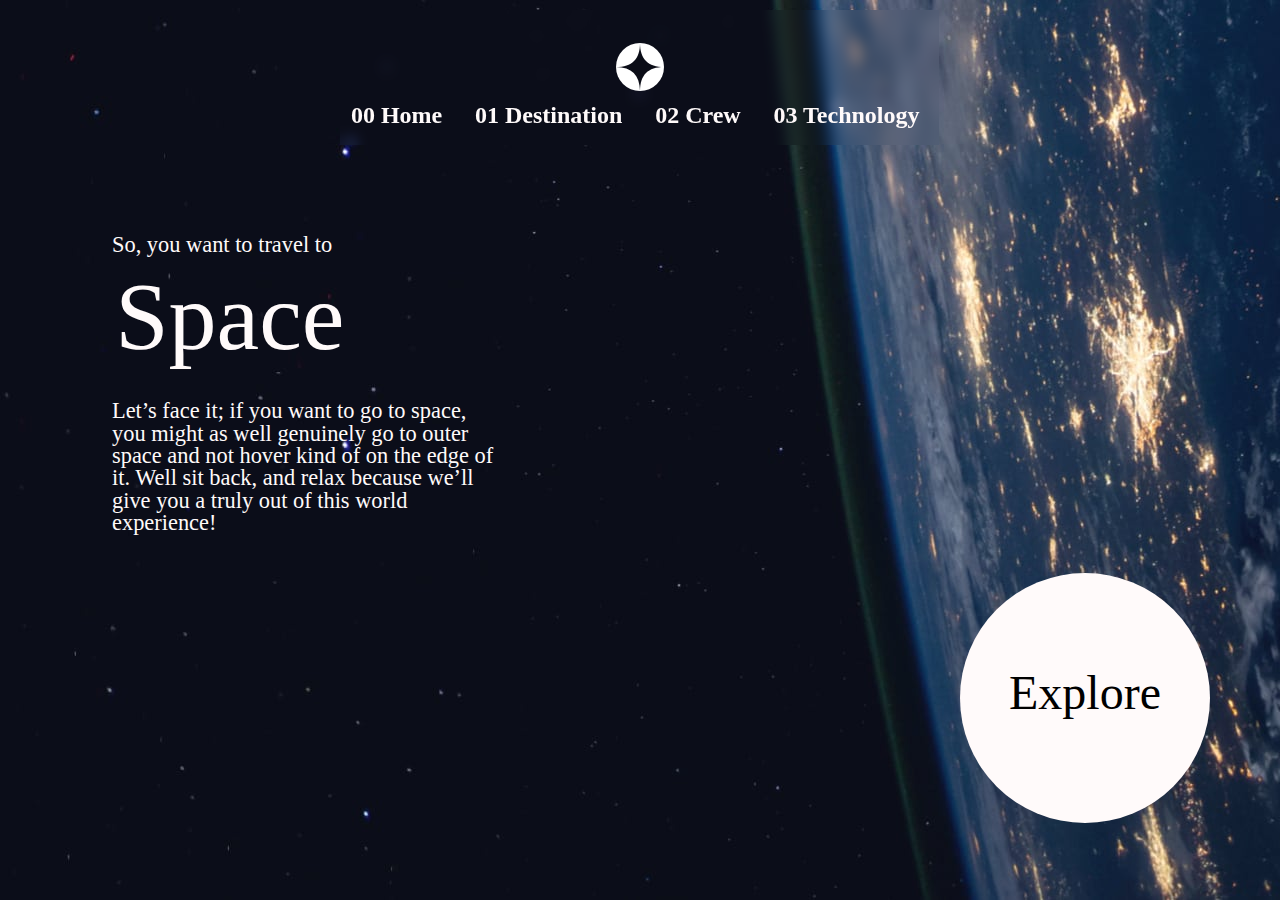
==== Code/index.html @ cf2402e6 "Add interface home" ====
<!DOCTYPE html>
<html lang="en">
<head>
  <meta charset="UTF-8">
  <meta name="viewport" content="width=device-width, initial-scale=1.0">

  <link rel="icon" type="image/png" sizes="32x32" href="./assets/favicon-32x32.png">
  <link rel="preconnect" href="https://fonts.googleapis.com">
  <link rel="preconnect" href="https://fonts.gstatic.com" crossorigin>
  <link href="https://fonts.googleapis.com/css2?family=Alice&display=swap" rel="stylesheet">
  <link rel="stylesheet" href="css/reset.css">
  <link rel="stylesheet" href="css/base.css">
  <link rel="stylesheet" href="css/home.css">
  
  <title>Space Tourism</title>

</head>

<body>

    <header class="menu container">

      <nav class="menunav blur logo">

        <img class="menuimg" src="assets/shared/logo.svg" alt="">

        <ul>
          <li class="menulist"><a href="index.html"><b>00</b> Home</a></li>
          <li class="menulist"><a href="#"><b>01</b> Destination</a></li>
          <li class="menulist"><a href="#"><b>02</b> Crew</a></li>
          <li class="menulist"><a href="#"><b>03</b> Technology</a></li>
        </ul>

      </nav>

    </header>
    
    <main>

    <p class = "paragrafos p" id="p"> So, you want to travel to </p>
    
    <p class = "paragrafos" id="p1">Space</p>
    
    <p class = "paragrafos p" id="p3">Let’s face it; if you want to go to space, you might as well genuinely go to 
    outer space and not hover kind of on the edge of it. Well sit back, and relax 
    because we’ll give you a truly out of this world experience!</p>

    <div id="explore">
    <p id="p2">Explore</p>
    </div>

    </main>

</body>
</html>
---- Code/css/base.css ----
:root{

    --white: #FFFAFA;
    --black: #000000;
    --space: font-family: 'Alice', serif;

}

.container{

    padding-left: 6%;
    padding-right: 6%;

}

.paragrafos{

    font-family: var(--space);
    color: var(--white);

}

.menu{

    width:100%;

    box-sizing: border-box;

    display: flex;
    flex-direction: column;
    align-items: center;

    padding-top: .6rem;
    padding-bottom: .6rem;

    border-bottom: 1px solid var(--black); 

}

.menunav{

    text-align: center;

}

.menuimg{

    margin-top: 2em;

}

.menulist{

    display: inline-block;

    margin-top: .6rem;
    margin-right: 1.2rem;
    margin-bottom: 1rem;
    margin-left: .6rem;

}

.menulist a{

    font-family: var(--space);
    font-weight: 700;
    font-size: 1.2rem;
    text-decoration: none;
    color: var(--white);

}

.blur{

    backdrop-filter: blur( 7px );
    -webkit-backdrop-filter: blur( 16px );
    border: 1px solid rgba(103, 87, 252, 0);

}

@media screen and (min-width: 730px){

    .menu{

        flex-direction: column;
        justify-content: space-evenly;

        border: none;

    }

    .menulist a{

        font-size: 1.5rem;
        color: var(--white);

    }

}
---- Code/css/home.css ----
body{

    background: url(../assets/home/background-home-mobile.jpg) no-repeat;
    
}

.p{

    font-size: 1.4em;

    margin-top: 1rem;

    text-align: center;
}

#p1{

    text-align: center;

    font-size: 6em;
    
    margin-bottom: .5em;
}

#explore{

    align-items: center;

    width: 125px;
    height: 125px;

    overflow: hidden;
	float: left;
    margin-left: 7em;
    margin-top: 1em;
    margin-bottom: 1em;

    border-radius: 50%;
    background-color: var(--white);

}

#p2{

    font-family: var(--space);
    font-size: 1.9em;
    text-align: center;
    padding-top: 1.5em;

}

@media screen  and (min-width: 457px){
    
    body{

        background: url(../assets/home/background-home-tablet.jpg) no-repeat;

    }

}

@media screen  and (min-width: 769px){
    
    body{

        background: url(../assets/home/background-home-desktop.jpg) no-repeat;

    }
    .p{

        font-size: 1.4em;
    
        margin-top: 1rem;
        margin-left: 5em;
        margin-bottom: 1em;
    
        text-align: left;

    }
    #p{
        
        margin-top: 5rem;
        position: absolute;

    }
    
    #p1{
    
        text-align: left;
    
        font-size: 6em;
        margin-left: 1.2em;
        
        margin-top: 1.2em;
        margin-bottom: .2em;

        
        display: inline-block;
        position: relative;

    }

    #p3{

        margin-right: 35em;
        
        position: relative;

    }
    
    #explore{
    
        width: 250px;
        height: 250px;
    
        overflow: hidden;
        float: left;
        margin-left: 60em;
    
        border-radius: 50%;
    
    }
    
    #p2{
    
        font-family: var(--space);
        font-size: 3em;
        text-align: center;
        padding-top: 2em;

    }

}
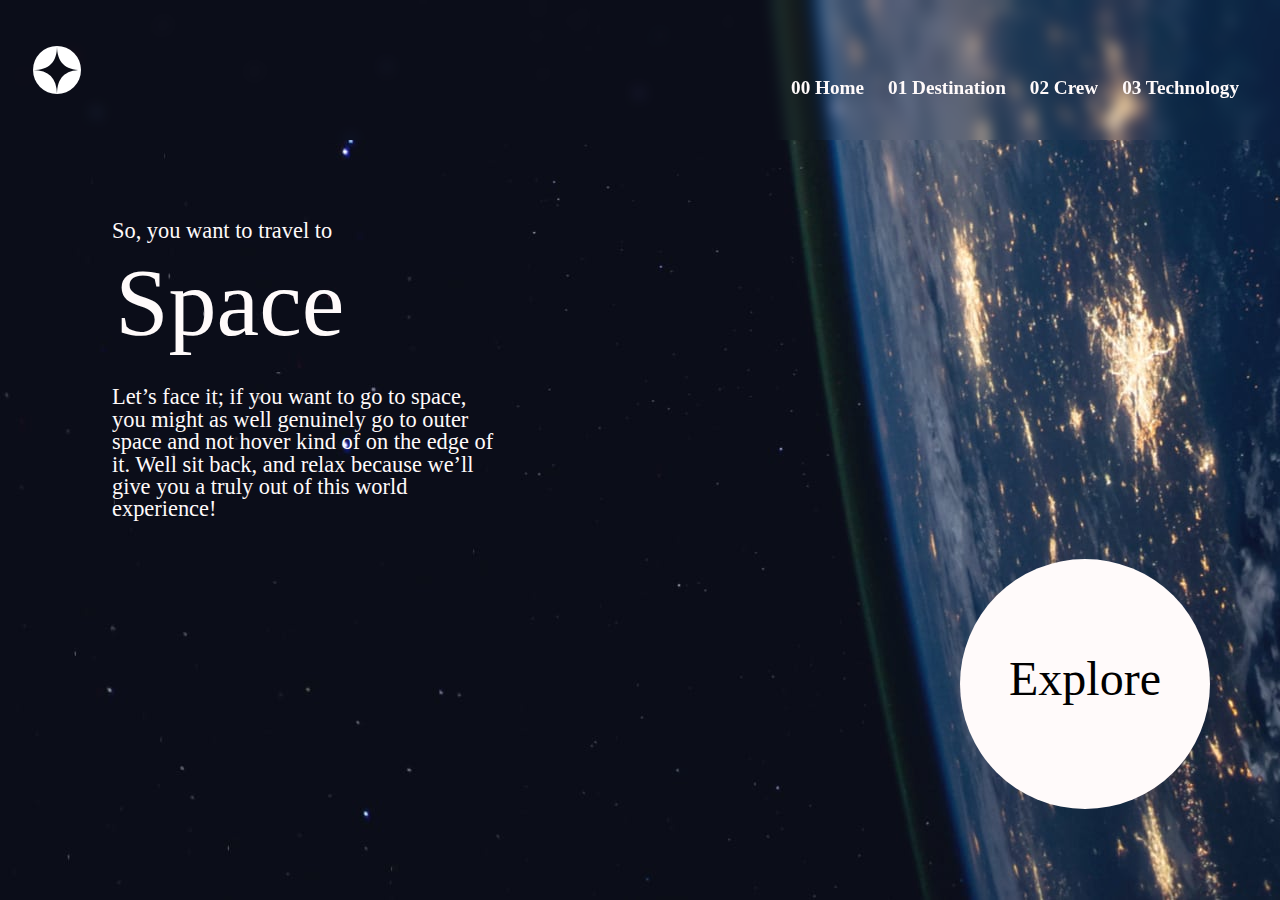
==== commit 914b9cbe: "button and new interface" ====
--- a/Code/index.html
+++ b/Code/index.html
@@ -18,20 +18,23 @@
 
 <body>
 
-    <header class="menu container">
+    <header class="blur">
 
-      <nav class="menunav blur logo">
+      <img class="img" src="assets/shared/logo.svg" alt="">
 
-        <img class="menuimg" src="assets/shared/logo.svg" alt="">
+        <nav id = "nav"class=" logo">
 
-        <ul>
-          <li class="menulist"><a href="index.html"><b>00</b> Home</a></li>
-          <li class="menulist"><a href="#"><b>01</b> Destination</a></li>
-          <li class="menulist"><a href="#"><b>02</b> Crew</a></li>
-          <li class="menulist"><a href="#"><b>03</b> Technology</a></li>
-        </ul>
+          <button id="btn-mobile">
+            <span id = "hambuguer"></span>
+          </button>
 
-      </nav>
+          <ul class="menu">
+            <li class="menulist"><a href="index.html">00 Home</a></li>
+            <li class="menulist"><a href="destination-moon.html">01 Destination</a></li>
+            <li class="menulist"><a href="#">02 Crew</a></li>
+            <li class="menulist"><a href="#">03 Technology</a></li>
+          </ul>
+        </nav>
 
     </header>
     
@@ -51,5 +54,7 @@
 
     </main>
 
+    <script src="js/index.js"></script>
+
 </body>
 </html>--- a/Code/css/base.css
+++ b/Code/css/base.css
@@ -3,13 +3,144 @@
     --white: #FFFAFA;
     --black: #000000;
     --space: font-family: 'Alice', serif;
-
-}
-
-.container{
-
-    padding-left: 6%;
-    padding-right: 6%;
+    --spacecolor: #0b0d19;
+
+}
+
+.menu{
+
+    margin: 0px;
+    padding: 0px;
+
+}
+
+header{
+
+    box-sizing: border-box;
+    height: 140px;
+    padding: 2em;
+    display: flex;
+    align-items: center;
+    justify-content: space-between;
+    
+}
+
+.menu{
+
+    display: block;
+    position: absolute;
+    width: 100%;
+    top: 140px;
+    right: 0px;
+    height: 0;
+    background: var(--spacecolor);
+    transition: .6s;
+    z-index: 1000;
+    visibility: hidden;
+    overflow-y: auto;
+}
+
+#nav.active .menu{
+
+    height: calc(100vh - 140px);
+    display: block;
+    visibility: visible;
+
+}
+
+.menulist a{
+    
+    font-family: var(--space);
+    font-weight: 700;
+
+    font-size: 1.2rem;
+    text-decoration: none;
+
+    color: var(--white);
+
+}
+
+
+#btn-mobile{
+
+    display: flex;
+    padding: .5rem 1rem;
+    font-size: 1rem;
+    border: none;
+    background: none;
+    cursor: pointer;
+
+}
+
+#hambuguer{
+
+    color: var(--white);
+    border-top: 2px solid;
+    width: 20px;
+
+}
+
+#hambuguer::after, #hambuguer::before{
+
+    content: "";
+    display: block;
+    width: 20px;
+    height: 2px;
+    background: currentColor;
+
+    margin-top: 5px;
+    transition: .3s;
+    position: relative;
+
+}
+
+#nav.active #hambuguer{
+
+    border-top-color: transparent;
+
+}
+
+#nav.active #hambuguer::before{
+
+    transform: rotate(135deg);
+
+}
+
+#nav.active #hambuguer::after{
+
+    transform: rotate(-135deg);
+    top: -7px;
+
+}
+
+.title{
+
+    margin-top: 10px;
+    margin-bottom: 10px;
+
+    font-family: var(--space);
+    font-weight: 700;
+    font-size: 60px;
+    color: #FFFAFA;
+    text-align: center;
+
+}
+
+.subtitle{
+
+    margin-top: 1em;
+    margin-bottom: 1m;
+
+    font-family: var(--space);
+    font-size: 25px;
+    color: var(--white);
+    text-align: center;
+
+}
+
+.textcenter{
+
+    text-align: center;
 
 }
 
@@ -20,7 +151,7 @@
 
 }
 
-.menu{
+.menu-universe{
 
     width:100%;
 
@@ -33,23 +164,21 @@
     padding-top: .6rem;
     padding-bottom: .6rem;
 
-    border-bottom: 1px solid var(--black); 
-
-}
-
-.menunav{
-
-    text-align: center;
-
-}
-
-.menuimg{
+}
+
+.menu-universenav{
+
+    text-align: center;
+
+}
+
+.menu-universeimg{
 
     margin-top: 2em;
 
 }
 
-.menulist{
+.menu-universelist{
 
     display: inline-block;
 
@@ -60,7 +189,7 @@
 
 }
 
-.menulist a{
+.menu-universelist a{
 
     font-family: var(--space);
     font-weight: 700;
@@ -78,9 +207,60 @@
 
 }
 
-@media screen and (min-width: 730px){
+.info{
+
+    margin-top: 1em;
+    margin-bottom: .5em;
+
+    font-family: var(--space);
+    font-size: 20px;
+    text-align: center;
+    color: var(--white);
+
+}
+
+.distance{
+
+    font-size: 25px;
+    text-align: center;
+
+}
+
+.display{
+
+    display: none;
+
+}
+
+@media screen and (min-width: 600px){
 
     .menu{
+
+        display: flex;
+        gap: .5rem;
+        background: none;
+        visibility: visible;
+        overflow-y: visible;
+        position: relative;
+        right: auto;
+        top: auto;
+    
+    }
+    
+    .menulist a{
+    
+        display: block;
+        padding: .5rem;
+    
+    }
+
+    #btn-mobile{
+
+        display: none;
+
+    }
+
+    .menu-universe{
 
         flex-direction: column;
         justify-content: space-evenly;
@@ -89,11 +269,43 @@
 
     }
 
-    .menulist a{
+    .menu-universelist a{
 
         font-size: 1.5rem;
         color: var(--white);
 
     }
 
+    .universe{
+
+        width: 325px;
+        height: 325px;
+
+    }
+
+    .paragrafos{
+
+        font-size: 25px;
+    
+    }
+
+    .textcenter{
+
+        margin-left: 1em;
+        margin-right: 1em;
+    
+    }
+
+    .display1{
+
+        display: none;
+
+    }
+
+    .display{
+
+        display: inline;
+
+    }
+
 }--- a/Code/css/home.css
+++ b/Code/css/home.css
@@ -57,6 +57,12 @@
 
     }
 
+    .universe{
+
+        width: auto;
+
+    }
+
 }
 
 @media screen  and (min-width: 769px){
@@ -66,6 +72,7 @@
         background: url(../assets/home/background-home-desktop.jpg) no-repeat;
 
     }
+
     .p{
 
         font-size: 1.4em;
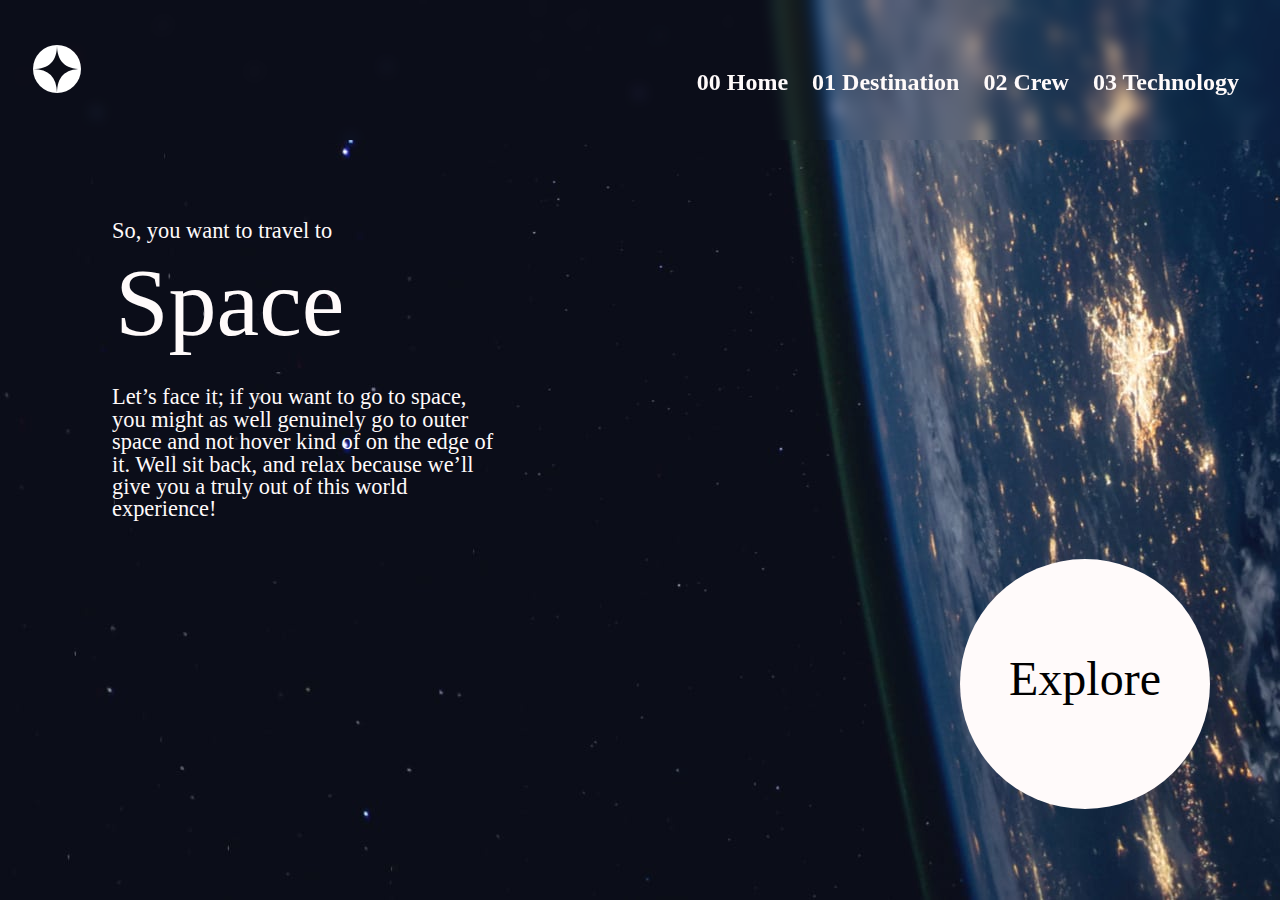
==== commit e0218930: "Created interface technology" ====
--- a/Code/index.html
+++ b/Code/index.html
@@ -20,7 +20,7 @@
 
     <header class="blur">
 
-      <img class="img" src="assets/shared/logo.svg" alt="">
+      <a href="index.html"><img class="img" src="assets/shared/logo.svg" alt=""></a>
 
         <nav id = "nav"class=" logo">
 
@@ -30,9 +30,9 @@
 
           <ul class="menu">
             <li class="menulist"><a href="index.html">00 Home</a></li>
-            <li class="menulist"><a href="destination-moon.html">01 Destination</a></li>
-            <li class="menulist"><a href="#">02 Crew</a></li>
-            <li class="menulist"><a href="#">03 Technology</a></li>
+          <li class="menulist"><a href="destination-moon.html">01 Destination</a></li>
+          <li class="menulist"><a href="crew.html">02 Crew</a></li>
+          <li class="menulist"><a href="technology.html">03 Technology</a></li>
           </ul>
         </nav>
 
@@ -40,18 +40,19 @@
     
     <main>
 
-    <p class = "paragrafos p" id="p"> So, you want to travel to </p>
-    
-    <p class = "paragrafos" id="p1">Space</p>
-    
-    <p class = "paragrafos p" id="p3">Let’s face it; if you want to go to space, you might as well genuinely go to 
-    outer space and not hover kind of on the edge of it. Well sit back, and relax 
-    because we’ll give you a truly out of this world experience!</p>
+      <p class = "paragrafos p" id="p"> So, you want to travel to </p>
+      
+      <p class = "paragrafos" id="p1">Space</p>
+      
+      <p class = "paragrafos p" id="p3">Let’s face it; if you want to go to space, you might as well genuinely go to 
+      outer space and not hover kind of on the edge of it. Well sit back, and relax 
+      because we’ll give you a truly out of this world experience!</p>
 
-    <div id="explore">
-    <p id="p2">Explore</p>
-    </div>
-
+      <a href="destination-moon.html">
+        <div id="explore">
+        <p id="p2">Explore</p>
+        </div>
+      </a>  
     </main>
 
     <script src="js/index.js"></script>
--- a/Code/css/base.css
+++ b/Code/css/base.css
@@ -35,7 +35,7 @@
     height: 0;
     background: var(--spacecolor);
     transition: .6s;
-    z-index: 1000;
+    z-index: 10000;
     visibility: hidden;
     overflow-y: auto;
 }
@@ -50,11 +50,14 @@
 
 .menulist a{
     
+    display: block;
     font-family: var(--space);
     font-weight: 700;
 
-    font-size: 1.2rem;
+    font-size: 1.5rem;
+    text-align: center;
     text-decoration: none;
+    padding-bottom: 2em;
 
     color: var(--white);
 
@@ -120,7 +123,7 @@
 
     font-family: var(--space);
     font-weight: 700;
-    font-size: 60px;
+    font-size: 40px;
     color: #FFFAFA;
     text-align: center;
 
@@ -129,7 +132,7 @@
 .subtitle{
 
     margin-top: 1em;
-    margin-bottom: 1m;
+    margin-bottom: 1em;
 
     font-family: var(--space);
     font-size: 25px;
@@ -213,7 +216,7 @@
     margin-bottom: .5em;
 
     font-family: var(--space);
-    font-size: 20px;
+    font-size: 15px;
     text-align: center;
     color: var(--white);
 
@@ -250,7 +253,8 @@
     .menulist a{
     
         display: block;
-        padding: .5rem;
+        padding-left: .5rem;
+        padding-right: .5rem;        
     
     }
 
@@ -308,4 +312,10 @@
 
     }
 
+    .imgcrew{
+
+        margin-left: 30em;
+    
+    }
+
 }--- a/Code/css/home.css
+++ b/Code/css/home.css
@@ -46,6 +46,8 @@
     font-size: 1.9em;
     text-align: center;
     padding-top: 1.5em;
+    text-decoration: none;
+    color: var(--black);
 
 }
 
